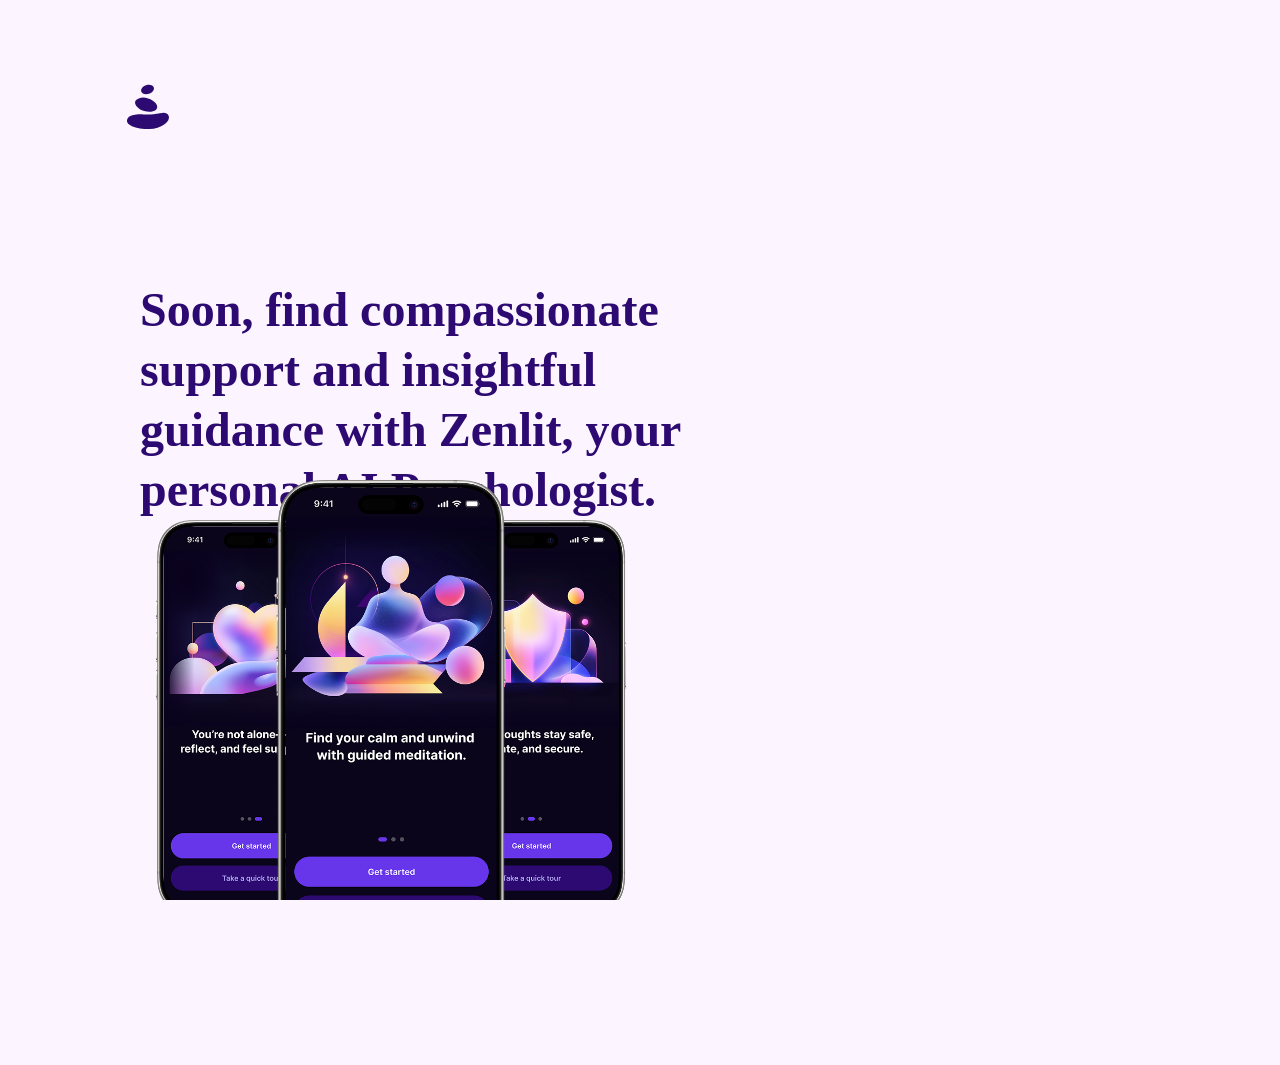
==== index.html @ 6ced0e4b "Add rounded corners to logo shapes for softer, more organic appearance" ====
<!DOCTYPE html>
<html lang="en">
<head>
    <meta charset="UTF-8">
    <meta name="viewport" content="width=device-width, initial-scale=1.0">
    <title>Zenlit - Under Construction</title>
    <link rel="icon" type="image/svg+xml" href="zenlit-logo.svg?v=3">
    <link rel="stylesheet" href="style.css">
</head>
<body>
    <div class="main-wrapper">
        <div class="main-container">
            <header>
                <div class="logo">
                    <img src="zenlit-logo.svg?v=3" alt="Zenlit Logo" width="56" height="56">
                </div>
            </header>
            <main class="content-section">
                <div class="text-block">
                    <h1>Soon, find compassionate support and insightful guidance with Zenlit, your personal AI Psychologist.</h1>
                </div>
                <div class="image-frame">
                    <img src="Onboarding-1.png" alt="Phone 1" class="phone phone-left" />
                    <img src="Onboarding-2.png" alt="Phone 2" class="phone phone-center" />
                    <img src="Onboarding-3.png" alt="Phone 3" class="phone phone-right" />
                </div>
            </main>
        </div>
    </div>
    <script src="script.js"></script>
</body>
</html>
---- style.css ----
html, body {
    height: 100vh;
    overflow: hidden;
}

* {
    margin: 0;
    padding: 0;
    box-sizing: border-box;
}

body {
    font-family: 'Plus Jakarta Sans';
    background-color: #FCF5FF;
    display: flex;
    justify-content: center;
    align-items: flex-start;
    min-height: 100vh;
    padding: 20px;
}

.main-wrapper {
    width: 100%;
    display: flex;
    justify-content: center;
}

.main-container {
    max-width: 1440px;
    width: 100%;
    min-height: 992px;
    background: #FCF5FF;
    display: flex;
    flex-direction: column;
    padding: 40px 0;
}

header {
    display: flex;
    justify-content: space-between;
    align-items: center;
    width: 100%;
    padding: 20px 0 0 0;
    margin-bottom: 20px;
}

.logo {
    margin-left: 100px;
}

nav ul {
    list-style: none;
    display: flex;
    gap: 30px;
    margin-right: 100px;
}

nav a {
    text-decoration: none;
    color: #5B25DB;
    font-weight: 600;
    font-size: 1.1em;
    padding: 8px 16px;
    border-radius: 20px;
    transition: background 0.2s;
    
}

nav a:hover {
    background: #EFE6FF;
}

.content-section {
    display: flex;
    flex-wrap: wrap;
    justify-content: flex-start;
    align-items: flex-start;
    padding-top: 120px;
    padding-bottom: 50px;
    width: 100%;
    gap: 0;
}

.text-block {
    flex: 1 1 50%;
    min-width: 450px;
    max-width: 700px;
    padding-left: 120px;
    padding-right: 30px;
    color: #2D0A71;
    display: flex;
    align-items: flex-start;
}

.text-block h1 {
    font-size: 48px;
    line-height: 60px;
    font-weight: 600px;
    letter-spacing: 0;
    text-align: left;
    max-width: 600px;
}

.image-frame {
    flex: 1 1 40%;
    min-width: 541px;
    max-width: 541px;
    padding-right: 79px;
    padding-left: 79px;
    margin-left: 101px;
    display: flex;
    flex-direction: row;
    justify-content: center;
    align-items: flex-start;
    gap: 0;
    position: relative;
}

.phone {
    width: 200px;
    height: 395px;
    opacity: 0;
    transform: translateY(40px) scale(0.95);
    transition: opacity 0.7s cubic-bezier(0.4,0,0.2,1), transform 0.7s cubic-bezier(0.4,0,0.2,1);
    margin-left: -40px;
    margin-right: -40px;
    box-shadow: none;
    border-radius: 32px;
    background: transparent;
    object-fit: cover;
    z-index: 1;
}

.phone-left { z-index: 2; }
.phone-center {
    width: 240px;
    height: 475px;
    box-shadow: none;
    border: none;
    z-index: 3;
    align-self: center;
    margin-top: -40px;
    margin-bottom: 0;
}
.phone-right { z-index: 2; }

.phone-left.animate {
    opacity: 1;
    transform: translateY(0) scale(1);
    transition-delay: 0.2s;
}
.phone-center.animate {
    opacity: 1;
    transform: translateY(0) scale(1);
    transition-delay: 0.5s;
}
.phone-right.animate {
    opacity: 1;
    transform: translateY(0) scale(1);
    transition-delay: 0.8s;
}

@media (max-width: 1200px) {
    .content-section {
        flex-direction: column;
        align-items: center;
        padding-top: 60px;
    }
    .text-block {
        padding-left: 50px;
        padding-right: 50px;
        text-align: center;
        margin-bottom: 40px;
        align-items: center;
        justify-content: center;
    }
    .image-frame {
        padding-right: 50px;
        padding-left: 50px;
        min-width: 300px;
        max-width: 100%;
    }
    .image-frame .phone {
        width: 120px;
        height: 240px;
        margin-left: -20px;
        margin-right: -20px;
    }
    .image-frame .phone-center {
        width: 150px;
        height: 300px;
        margin-top: -25px;
        margin-bottom: 0;
    }
}

@media (max-width: 768px) {
    .main-container {
        padding: 20px 0;
        min-height: auto;
    }
    header {
        flex-direction: column;
        margin-bottom: 20px;
    }
    nav ul {
        margin-top: 15px;
        justify-content: center;
        gap: 20px;
    }
    .text-block h1 {
        font-size: 48px;
        line-height: 60px;
    }
    .text-block, .image-frame {
        min-width: unset;
        width: 100%;
        padding-left: 15px;
        padding-right: 15px;
    }
    .image-frame .phone {
        width: 80px;
        height: 160px;
        margin-left: -10px;
        margin-right: -10px;
    }
    .image-frame .phone-center {
        width: 100px;
        height: 200px;
        margin-top: -15px;
        margin-bottom: 0;
    }
}
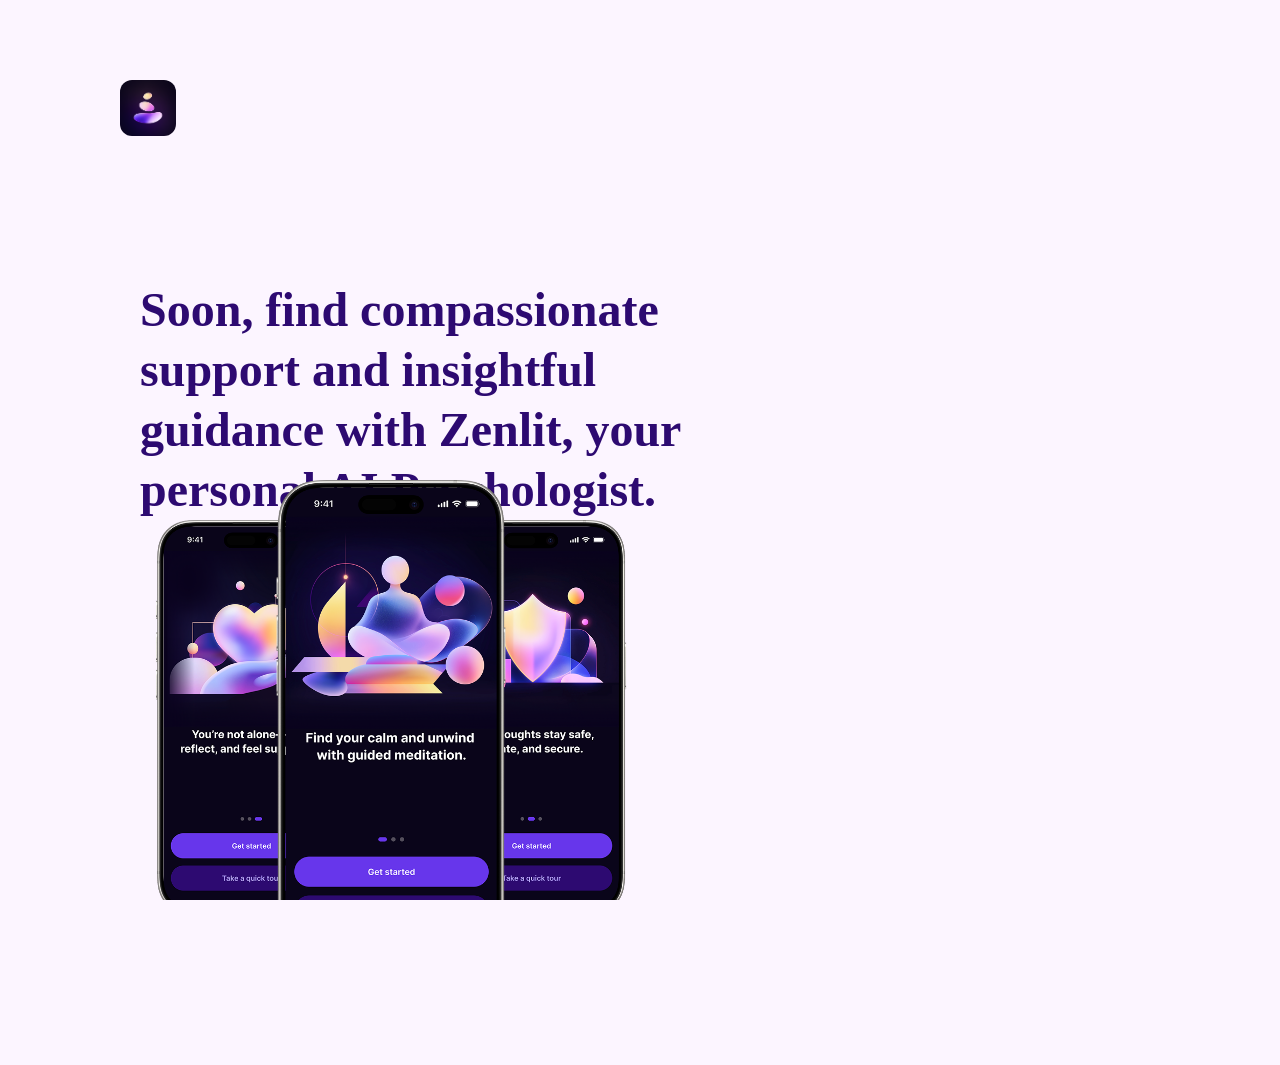
==== commit 10b72fdc: "Switch to App icon.png for favicon and logo with rounded corners" ====
--- a/index.html
+++ b/index.html
@@ -4,7 +4,7 @@
     <meta charset="UTF-8">
     <meta name="viewport" content="width=device-width, initial-scale=1.0">
     <title>Zenlit - Under Construction</title>
-    <link rel="icon" type="image/svg+xml" href="zenlit-logo.svg?v=3">
+    <link rel="icon" type="image/png" href="App icon.png">
     <link rel="stylesheet" href="style.css">
 </head>
 <body>
@@ -12,7 +12,7 @@
         <div class="main-container">
             <header>
                 <div class="logo">
-                    <img src="zenlit-logo.svg?v=3" alt="Zenlit Logo" width="56" height="56">
+                    <img src="App icon.png" alt="Zenlit Logo" width="56" height="56">
                 </div>
             </header>
             <main class="content-section">
--- a/style.css
+++ b/style.css
@@ -46,6 +46,11 @@
 
 .logo {
     margin-left: 100px;
+}
+
+.logo img {
+    border-radius: 12px;
+    object-fit: cover;
 }
 
 nav ul {
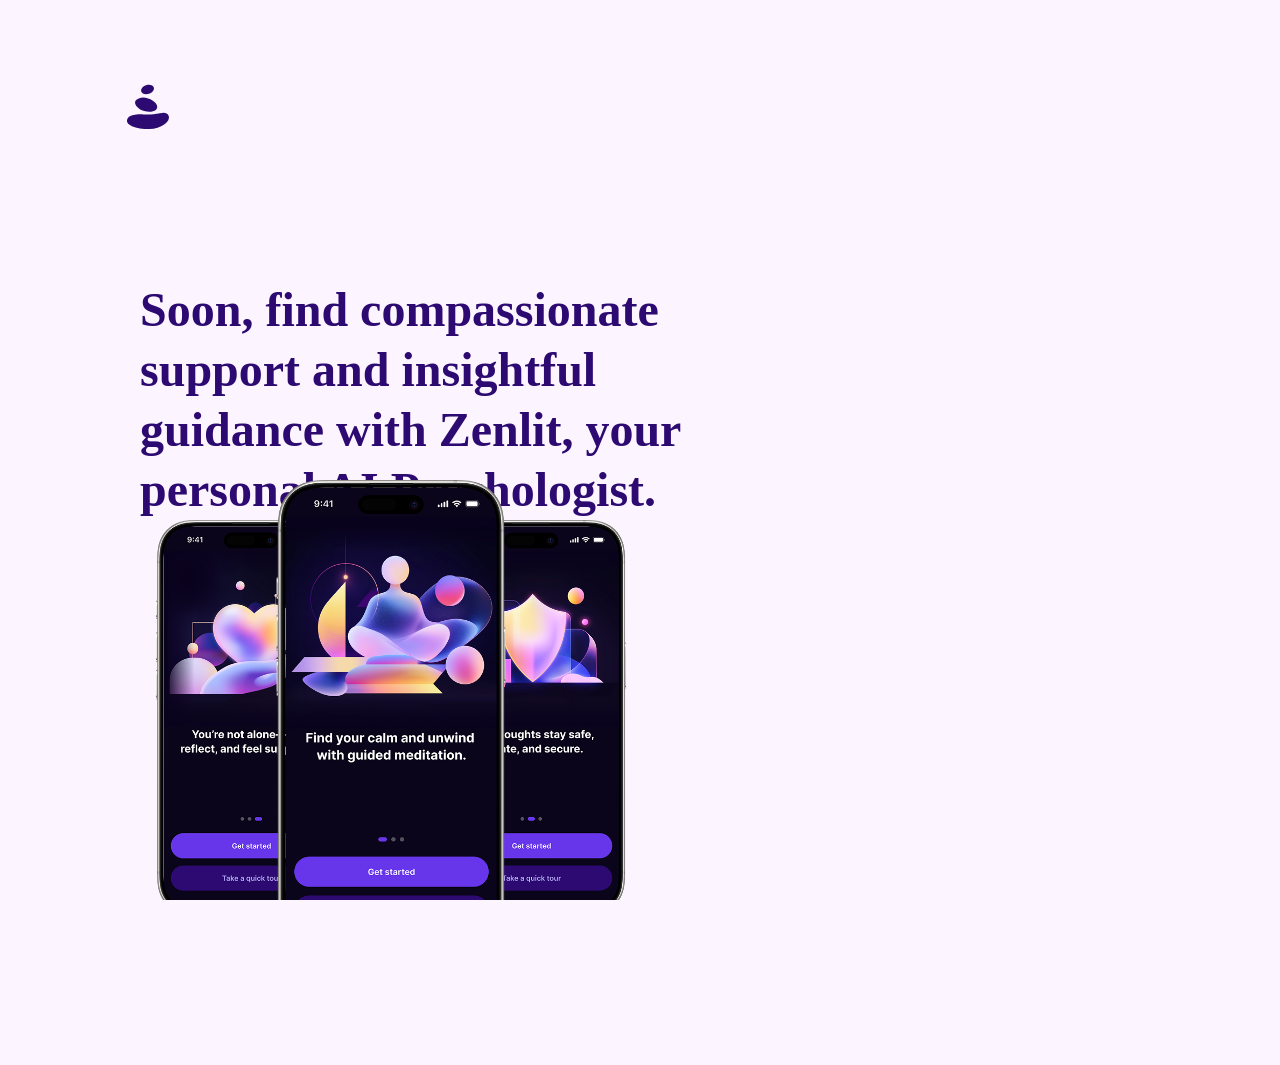
==== commit f364ba9d: "Separate favicon and logo: Use App icon.png for favicon, zenlit-logo.svg for website logo" ====
--- a/index.html
+++ b/index.html
@@ -12,7 +12,7 @@
         <div class="main-container">
             <header>
                 <div class="logo">
-                    <img src="App icon.png" alt="Zenlit Logo" width="56" height="56">
+                    <img src="zenlit-logo.svg" alt="Zenlit Logo" width="56" height="56">
                 </div>
             </header>
             <main class="content-section">
--- a/style.css
+++ b/style.css
@@ -46,11 +46,6 @@
 
 .logo {
     margin-left: 100px;
-}
-
-.logo img {
-    border-radius: 12px;
-    object-fit: cover;
 }
 
 nav ul {
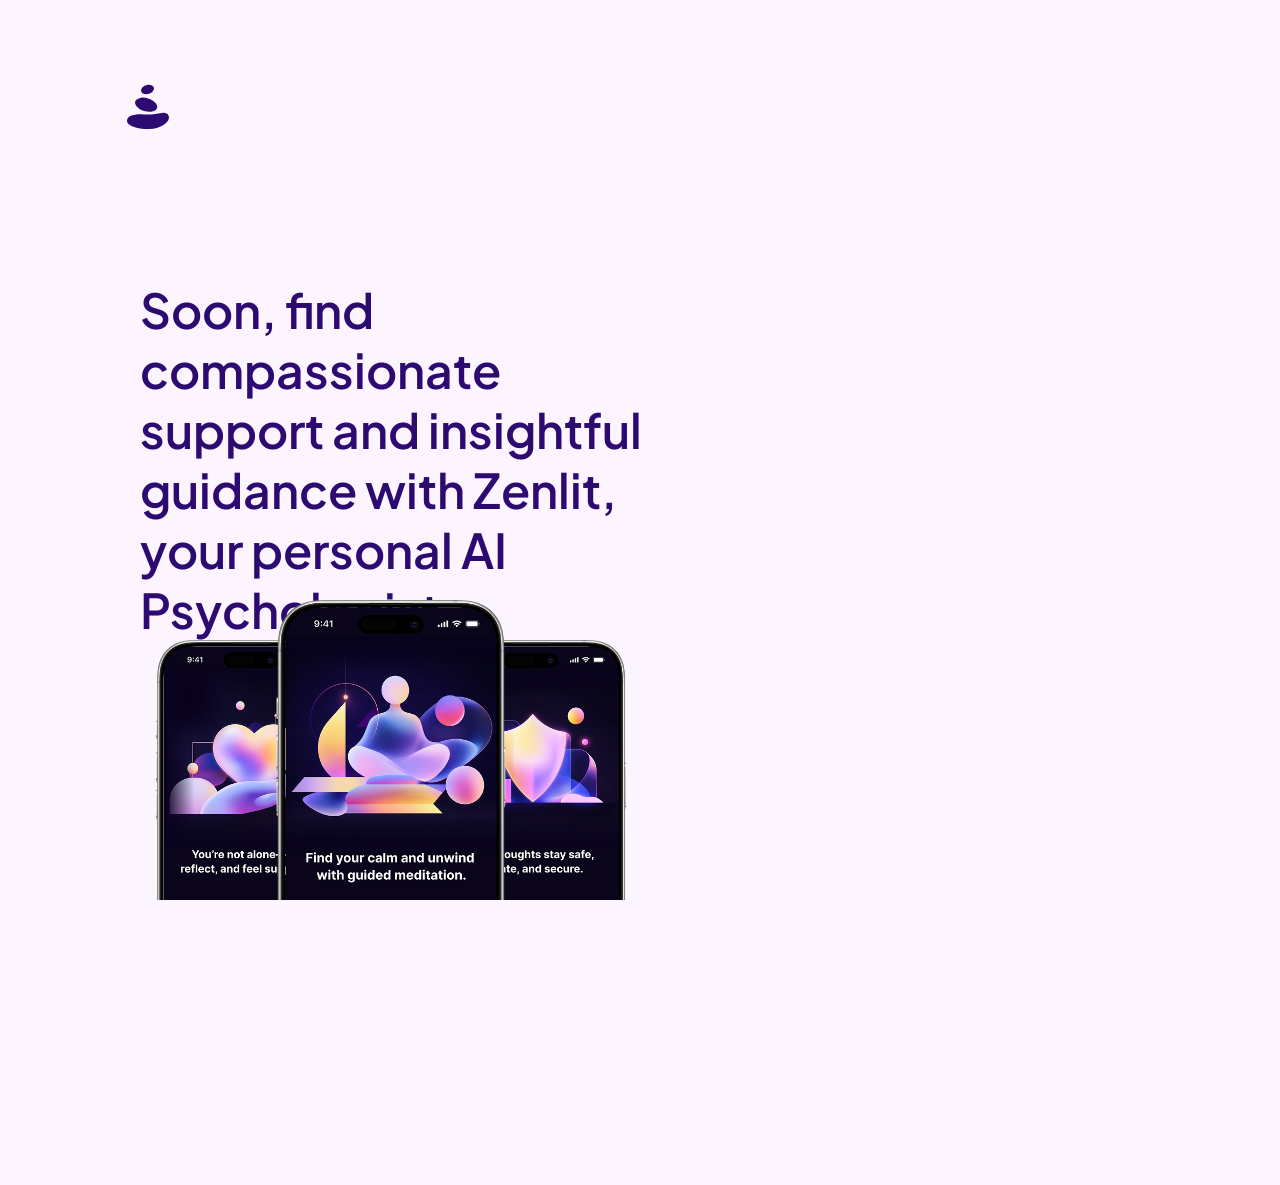
==== commit ee463a2d: "Update font to Plus Jakarta Sans SemiBold" ====
--- a/index.html
+++ b/index.html
@@ -3,8 +3,11 @@
 <head>
     <meta charset="UTF-8">
     <meta name="viewport" content="width=device-width, initial-scale=1.0">
-    <title>Zenlit - Under Construction</title>
+    <title>Zenlit - Your Digital Psychologist</title>
     <link rel="icon" type="image/png" href="App icon.png">
+    <link rel="preconnect" href="https://fonts.googleapis.com">
+    <link rel="preconnect" href="https://fonts.gstatic.com" crossorigin>
+    <link href="https://fonts.googleapis.com/css2?family=Plus+Jakarta+Sans:wght@600&display=swap" rel="stylesheet">
     <link rel="stylesheet" href="style.css">
 </head>
 <body>
--- a/style.css
+++ b/style.css
@@ -10,7 +10,8 @@
 }
 
 body {
-    font-family: 'Plus Jakarta Sans';
+    font-family: 'Plus Jakarta Sans', sans-serif;
+    font-weight: 600;
     background-color: #FCF5FF;
     display: flex;
     justify-content: center;
@@ -95,7 +96,7 @@
 .text-block h1 {
     font-size: 48px;
     line-height: 60px;
-    font-weight: 600px;
+    font-weight: 600;
     letter-spacing: 0;
     text-align: left;
     max-width: 600px;
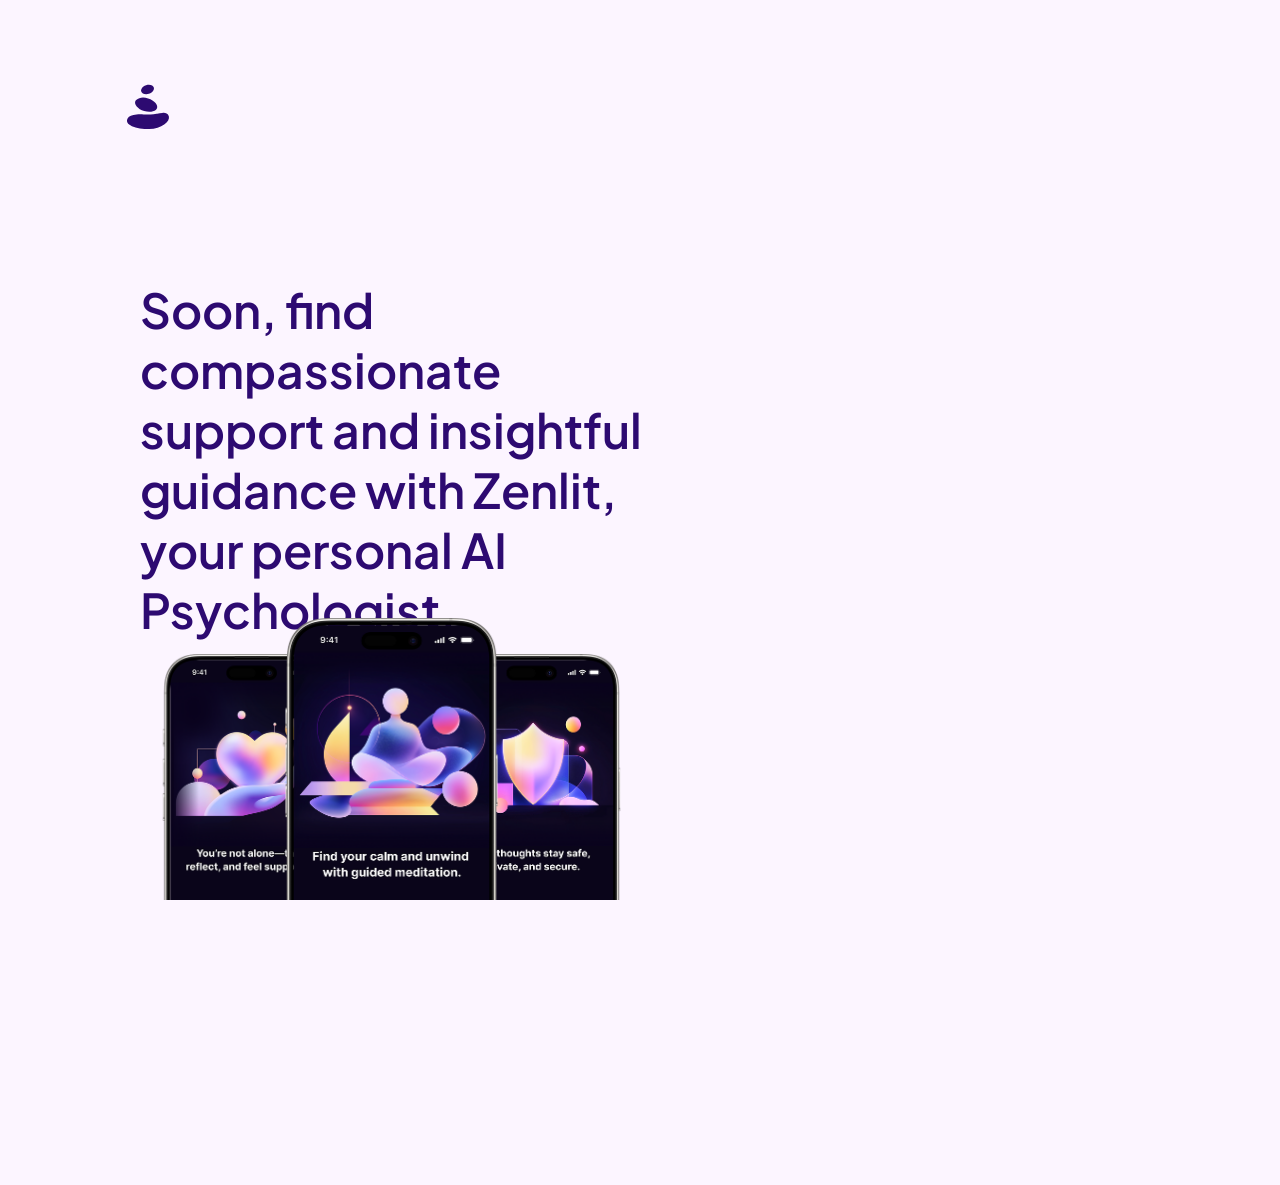
==== commit e4c4f95a: "Update responsive design: font size to 25px and larger phone images" ====
--- a/index.html
+++ b/index.html
@@ -8,7 +8,7 @@
     <link rel="preconnect" href="https://fonts.googleapis.com">
     <link rel="preconnect" href="https://fonts.gstatic.com" crossorigin>
     <link href="https://fonts.googleapis.com/css2?family=Plus+Jakarta+Sans:wght@600&display=swap" rel="stylesheet">
-    <link rel="stylesheet" href="style.css">
+    <link rel="stylesheet" href="style.css?v=1.1">
 </head>
 <body>
     <div class="main-wrapper">
--- a/style.css
+++ b/style.css
@@ -128,7 +128,7 @@
     box-shadow: none;
     border-radius: 32px;
     background: transparent;
-    object-fit: cover;
+    object-fit: contain;
     z-index: 1;
 }
 
@@ -142,6 +142,7 @@
     align-self: center;
     margin-top: -40px;
     margin-bottom: 0;
+    object-fit: contain;
 }
 .phone-right { z-index: 2; }
 
@@ -161,74 +162,201 @@
     transition-delay: 0.8s;
 }
 
+/* Tablet and smaller desktop screens */
 @media (max-width: 1200px) {
     .content-section {
         flex-direction: column;
-        align-items: center;
+        align-items: flex-start;
         padding-top: 60px;
     }
     .text-block {
         padding-left: 50px;
         padding-right: 50px;
-        text-align: center;
+        text-align: left;
         margin-bottom: 40px;
-        align-items: center;
-        justify-content: center;
+        align-items: flex-start;
+        justify-content: flex-start;
+        min-width: unset;
+        max-width: 100%;
+        flex: none;
     }
     .image-frame {
         padding-right: 50px;
         padding-left: 50px;
         min-width: 300px;
         max-width: 100%;
+        margin-left: 0;
+        align-self: flex-start;
+        flex: none;
+        position: relative;
+        display: flex;
+        justify-content: center;
+        align-items: flex-start;
     }
     .image-frame .phone {
-        width: 120px;
-        height: 240px;
-        margin-left: -20px;
-        margin-right: -20px;
+        width: 140px !important;
+        height: auto !important;
+        margin-left: -35px;
+        margin-right: -35px;
+        object-fit: contain !important;
+        border-radius: 0px;
+        position: relative;
+        z-index: 1;
+    }
+    .image-frame .phone-left {
+        z-index: 2;
     }
     .image-frame .phone-center {
-        width: 150px;
-        height: 300px;
-        margin-top: -25px;
+        width: 175px !important;
+        height: auto !important;
+        margin-top: -35px;
         margin-bottom: 0;
-    }
-}
-
+        object-fit: contain !important;
+        border-radius: 0px;
+        z-index: 3;
+        align-self: center;
+    }
+    .image-frame .phone-right {
+        z-index: 2;
+    }
+}
+
+/* Mobile screens */
 @media (max-width: 768px) {
+    body {
+        padding: 10px;
+        overflow-y: auto;
+    }
+    
     .main-container {
         padding: 20px 0;
         min-height: auto;
     }
+    
     header {
         flex-direction: column;
         margin-bottom: 20px;
     }
+    
+    .logo {
+        margin-left: 20px;
+        margin-bottom: 15px;
+    }
+    
     nav ul {
         margin-top: 15px;
         justify-content: center;
         gap: 20px;
-    }
-    .text-block h1 {
-        font-size: 48px;
-        line-height: 60px;
-    }
-    .text-block, .image-frame {
+        margin-right: 0;
+    }
+    
+    .content-section {
+        padding-top: 40px;
+        padding-bottom: 30px;
+        flex-direction: column;
+        align-items: flex-start;
+    }
+    
+    .text-block {
+        padding-left: 20px;
+        padding-right: 20px;
+        margin-bottom: 30px;
         min-width: unset;
         width: 100%;
-        padding-left: 15px;
-        padding-right: 15px;
-    }
+        flex: none;
+    }
+    
+    .text-block h1 {
+        font-size: 25px;
+        line-height: 40px;
+        max-width: 100%;
+    }
+    
+    .image-frame {
+        min-width: unset;
+        width: 100%;
+        padding-left: 20px;
+        padding-right: 20px;
+        margin-left: 0;
+        flex: none;
+        align-self: flex-start;
+        position: relative;
+        display: flex;
+        justify-content: center;
+        align-items: flex-start;
+    }
+    
     .image-frame .phone {
-        width: 80px;
-        height: 160px;
-        margin-left: -10px;
-        margin-right: -10px;
-    }
+        width: 95px !important;
+        height: auto !important;
+        margin-left: -25px;
+        margin-right: -25px;
+        object-fit: contain !important;
+        border-radius: 0px;
+        position: relative;
+        z-index: 1;
+    }
+    
+    .image-frame .phone-left {
+        z-index: 2;
+    }
+    
     .image-frame .phone-center {
-        width: 100px;
-        height: 200px;
-        margin-top: -15px;
+        width: 120px !important;
+        height: auto !important;
+        margin-top: -25px;
         margin-bottom: 0;
+        object-fit: contain !important;
+        border-radius: 0px;
+        z-index: 3;
+        align-self: center;
+    }
+    
+    .image-frame .phone-right {
+        z-index: 2;
+    }
+}
+
+/* Extra small mobile screens */
+@media (max-width: 480px) {
+    .text-block h1 {
+        font-size: 25px;
+        line-height: 36px;
+    }
+    
+    .image-frame {
+        position: relative;
+        display: flex;
+        justify-content: center;
+        align-items: flex-start;
+    }
+    
+    .image-frame .phone {
+        width: 80px !important;
+        height: auto !important;
+        margin-left: -18px;
+        margin-right: -18px;
+        object-fit: contain !important;
+        border-radius: 0px;
+        position: relative;
+        z-index: 1;
+    }
+    
+    .image-frame .phone-left {
+        z-index: 2;
+    }
+    
+    .image-frame .phone-center {
+        width: 100px !important;
+        height: auto !important;
+        margin-top: -18px;
+        object-fit: contain !important;
+        border-radius: 0px;
+        z-index: 3;
+        align-self: center;
+    }
+    
+    .image-frame .phone-right {
+        z-index: 2;
     }
 } 
